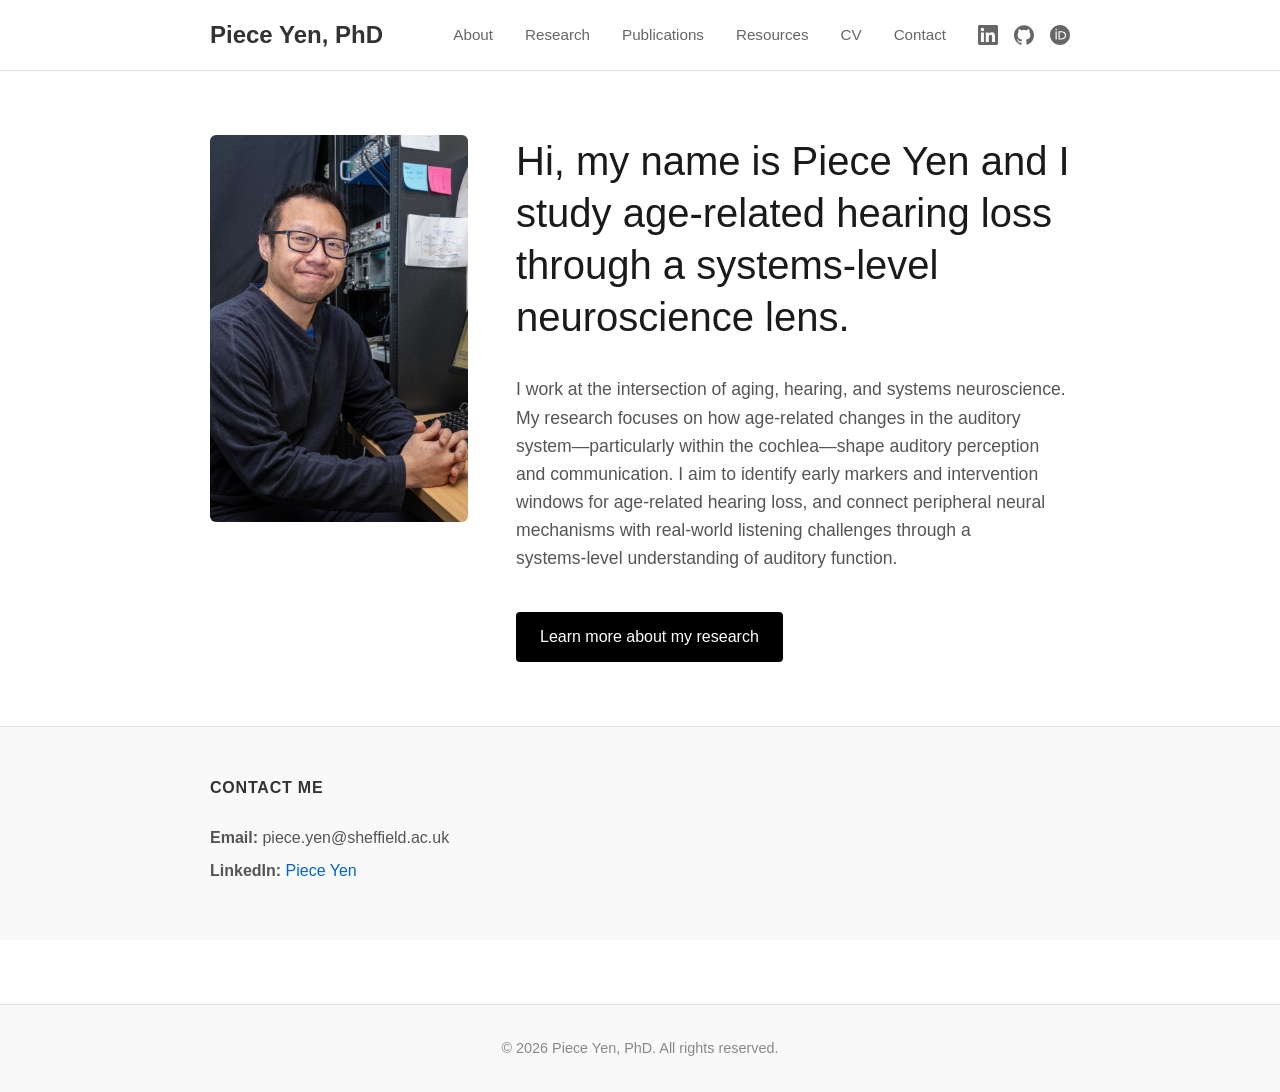
==== index.html @ 248974b4 "Initial commit" ====
<!DOCTYPE html>
<html lang="en">
<head>
    <meta charset="UTF-8">
    <meta name="viewport" content="width=device-width, initial-scale=1.0">
    <title>Piece Yen, PhD - Research Profile</title>
    <link rel="stylesheet" href="style.css">
    <script type="application/ld+json">
        {
            "@context": "https://schema.org",
            "@type": "ProfilePage",
            "name": "Piece Yen, PhD - Research Profile",
            "mainEntity": {
                "@id": "https://orcid.org/0000-0003-2420-4510",
                "@type": "Person",
                "name": "Piece Yen, PhD",
                "honorificSuffix": "PhD",
                "email": "mailto:piece.yen@sheffield.ac.uk",
                "affiliation": {
                    "@type": "Organization",
                    "name": "The University of Sheffield"
                },
                "sameAs": [
                    "https://orcid.org/0000-0003-2420-4510",
                    "https://scholar.google.com/citations?user=9WFLrJ4AAAAJ",
                    "https://www.linkedin.com/in/pieceyen/"
                ],
                "knowsAbout": [
                    "Noise-Induced Hearing Loss",
                    "Age-Related Hearing Loss",
                    "Auditory neuroscience",
                    "Neuroplasticity"
                ]
            }
        }
    </script>
</head>
<body>
    <nav>
        <div class="nav-container">
            <a href="index.html" class="logo">Piece Yen, PhD</a>
            <div class="nav-right">
                <ul class="nav-links">
                    <li><a href="about.html">About</a></li>
                    <li><a href="research.html">Research</a></li>
                    <li><a href="publications.html">Publications</a></li>
                    <li><a href="resources.html">Resources</a></li>
                    <li><a href="cv.html">CV</a></li>
                    <li><a href="contact.html">Contact</a></li>
                </ul>
                <div class="social-icons">
                    <a href="https://www.linkedin.com/in/pieceyen/" target="_blank" aria-label="LinkedIn">
                        <svg width="20" height="20" viewBox="0 0 24 24" fill="currentColor">
                            <path d="M20.447 20.452h-3.554v-5.569c0-1.328-.027-3.037-1.852-3.037-1.853 0-2.136 1.445-2.136 2.939v5.667H9.351V9h3.414v1.561h.046c.477-.9 1.637-1.85 3.37-1.85 3.601 0 4.267 2.37 4.267 5.455v6.286zM5.337 7.433c-1.144 0-2.063-.926-2.063-2.065 0-1.138.92-2.063 2.063-2.063 1.14 0 2.064.925 2.064 2.063 0 1.139-.925 2.065-2.064 2.065zm1.782 13.019H3.555V9h3.564v11.452zM22.225 0H1.771C.792 0 0 .774 0 1.729v20.542C0 23.227.792 24 1.771 24h20.451C23.2 24 24 23.227 24 22.271V1.729C24 .774 23.2 0 22.222 0h.003z"/>
                        </svg>
                    </a>
                    <a href="https://github.com/piece-yen" target="_blank" aria-label="GitHub">
                        <svg width="20" height="20" viewBox="0 0 24 24" fill="currentColor">
                            <path d="M12 .297c-6.63 0-12 5.373-12 12 0 5.303 3.438 9.8 8.205 11.385.6.113.82-.258.82-.577 0-.285-.01-1.04-.015-2.04-3.338.724-4.042-1.61-4.042-1.61C4.422 18.07 3.633 17.7 3.633 17.7c-1.087-.744.084-.729.084-.729 1.205.084 1.838 1.236 1.838 1.236 1.07 1.835 2.809 1.305 3.495.998.108-.776.417-1.305.76-1.605-2.665-.3-5.466-1.332-5.466-5.93 0-1.31.465-2.38 1.235-3.22-.135-.303-.54-1.523.105-3.176 0 0 1.005-.322 3.3 1.23.96-.267 1.98-.399 3-.405 1.02.006 2.04.138 3 .405 2.28-1.552 3.285-1.23 3.285-1.23.645 1.653.24 2.873.12 3.176.765.84 1.23 1.91 1.23 3.22 0 4.61-2.805 5.625-5.475 5.92.42.36.81 1.096.81 2.22 0 1.606-.015 2.896-.015 3.286 0 .315.21.69.825.57C20.565 22.092 24 17.592 24 12.297c0-6.627-5.373-12-12-12"/>
                        </svg>
                    </a>
                    <a href="https://orcid.org/0000-0003-2420-4510" target="_blank" aria-label="ORCID">
                        <svg width="20" height="20" viewBox="0 0 24 24" fill="currentColor">
                            <path d="M12 0C5.372 0 0 5.372 0 12s5.372 12 12 12 12-5.372 12-12S18.628 0 12 0zM7.369 4.378c.525 0 .947.431.947.947s-.422.947-.947.947a.95.95 0 0 1-.947-.947c0-.525.422-.947.947-.947zm-.722 3.038h1.444v10.041H6.647V7.416zm3.562 0h3.9c3.712 0 5.344 2.653 5.344 5.025 0 2.578-2.016 5.016-5.325 5.016h-3.919V7.416zm1.444 1.303v7.444h2.297c2.359 0 4.053-1.666 4.053-3.722 0-2.056-1.694-3.722-4.053-3.722h-2.297z"/>
                        </svg>
                    </a>
                </div>
            </div>
        </div>
    </nav>

    <main>
        <section class="hero">
            <div class="container hero-layout">
                <div class="hero-photo hero-photo-desktop">
                    <img src="assets/me.jpg" alt="Portrait of Piece Yen" loading="lazy" decoding="async">
                </div>

                <div class="hero-text">
                    <h1>Hi, my name is Piece Yen and I study age‑related hearing loss through a systems‑level neuroscience lens.</h1>

                    <div class="hero-photo hero-photo-mobile">
                        <img src="assets/me1500x1500.jpg" alt="Portrait of Piece Yen" loading="lazy" decoding="async">
                    </div>
                    
                    <div class="intro-content">
                        <p>
                            I work at the intersection of aging, hearing, and systems neuroscience. My research focuses on how age‑related changes in the auditory system—particularly within the cochlea—shape auditory perception and communication. I aim to identify early markers and intervention windows for age‑related hearing loss, and connect peripheral neural mechanisms with real‑world listening challenges through a systems‑level understanding of auditory function.
                        </p>
                        <a href="research.html" class="btn-primary">Learn more about my research</a>
                    </div>
                </div>
            </div>
        </section>

        <section class="contact-preview">
            <div class="container">
                <h3>CONTACT ME</h3>
                <p><strong>Email:</strong> piece.yen@sheffield.ac.uk </p>
                <p><strong>LinkedIn:</strong> <a href="https://www.linkedin.com/in/pieceyen/" target="_blank">Piece Yen</a></p>
            </div>
        </section>
    </main>

    <footer>
        <div class="container">
            <p>&copy; 2026 Piece Yen, PhD. All rights reserved.</p>
        </div>
    </footer>
</body>
</html>
---- style.css ----
/* Reset and Base Styles */
* {
    margin: 0;
    padding: 0;
    box-sizing: border-box;
}

body {
    font-family: -apple-system, BlinkMacSystemFont, 'Segoe UI', Roboto, Oxygen, Ubuntu, Cantarell, sans-serif;
    line-height: 1.6;
    color: #333;
    background-color: #fff;
}

.container {
    max-width: 900px;
    margin: 0 auto;
    padding: 0 20px;
}

.container-wide {
    max-width: 1100px;
    margin: 0 auto;
    padding: 0 20px;
}

/* Navigation */
nav {
    background-color: #fff;
    border-bottom: 1px solid #e0e0e0;
    padding: 1rem 0;
    position: sticky;
    top: 0;
    z-index: 100;
}

.nav-container {
    max-width: 900px;
    margin: 0 auto;
    padding: 0 20px;
    display: flex;
    justify-content: space-between;
    align-items: center;
}

.logo {
    font-size: 1.5rem;
    font-weight: 600;
    color: #333;
    text-decoration: none;
}

.nav-right {
    display: flex;
    align-items: center;
    gap: 2rem;
}

.nav-links {
    display: flex;
    list-style: none;
    gap: 2rem;
}

.nav-links a {
    color: #666;
    text-decoration: none;
    font-size: 0.95rem;
    transition: color 0.3s;
}

.nav-links a:hover {
    color: #000;
}

.social-icons {
    display: flex;
    gap: 1rem;
    align-items: center;
}

.social-icons a {
    color: #666;
    transition: color 0.3s;
    display: flex;
    align-items: center;
}

.social-icons a:hover {
    color: #000;
}

.social-icons svg {
    width: 20px;
    height: 20px;
}

/* Hero Section */
.hero {
    padding: 4rem 0;
    min-height: 60vh;
}

.hero-layout {
    display: flex;
    gap: 3rem;
    align-items: flex-start;
}

.hero-text {
    flex: 0 1 70%;
    min-width: 0;
}

.hero-photo img {
    display: block;
    height: auto;
    border-radius: 6px;
}

.hero-photo-desktop img {
    width: 100%;
    max-width: 100%;
}

.hero-photo-desktop {
    flex: 0 0 30%;
    max-width: 30%;
}

.hero-photo-mobile {
    display: none;
}

.hero-photo-mobile img {
    width: 100%;
    max-width: 100%;
}

.hero h1 {
    font-size: 2.5rem;
    font-weight: 500;
    line-height: 1.3;
    margin-bottom: 2rem;
    color: #1a1a1a;
}

.intro-content {
    max-width: 700px;
}

.intro-content p {
    font-size: 1.1rem;
    margin-bottom: 1.5rem;
    color: #555;
}

.btn-primary {
    display: inline-block;
    padding: 0.75rem 1.5rem;
    background-color: #000;
    color: #fff;
    text-decoration: none;
    border-radius: 4px;
    transition: background-color 0.3s;
    margin-top: 1rem;
}

.btn-primary:hover {
    background-color: #333;
}

/* Contact Preview Section */
.contact-preview {
    background-color: #f9f9f9;
    padding: 3rem 0;
    border-top: 1px solid #e0e0e0;
}

.contact-preview h3 {
    font-size: 1rem;
    font-weight: 600;
    letter-spacing: 0.05em;
    margin-bottom: 1.5rem;
    color: #333;
}

.contact-preview p {
    margin-bottom: 0.5rem;
    color: #555;
}

.contact-preview a {
    color: #0066cc;
    text-decoration: none;
}

.contact-preview a:hover {
    text-decoration: underline;
}

/* Content Pages */
.content-section {
    padding: 3rem 0;
    min-height: 70vh;
}

.content-section h1 {
    font-size: 2.5rem;
    font-weight: 500;
    margin-bottom: 2rem;
    color: #1a1a1a;
}

.content-section h2 {
    font-size: 1.8rem;
    font-weight: 500;
    margin-top: 2.5rem;
    margin-bottom: 1rem;
    color: #1a1a1a;
}

.content-section h2.section-muted-title {
    color: #666;
}

.content-section h3 {
    font-size: 1.3rem;
    font-weight: 500;
    margin-top: 2rem;
    margin-bottom: 0.75rem;
    color: #333;
}

.content-section p {
    font-size: 1.05rem;
    margin-bottom: 1.25rem;
    color: #555;
    line-height: 1.7;
}

.content-section ul {
    margin-left: 1.5rem;
    margin-bottom: 1.5rem;
}

.content-section li {
    font-size: 1.05rem;
    color: #555;
    margin-bottom: 0.75rem;
    line-height: 1.7;
}

/* Contact */
.contact-social-links {
    display: flex;
    flex-direction: column;
    gap: 0.75rem;
    margin-bottom: 1.5rem;
}

.contact-social-link {
    display: inline-flex;
    align-items: center;
    gap: 0.6rem;
    color: #0066cc;
    text-decoration: none;
    font-size: 1.05rem;
}

.contact-social-link:hover {
    text-decoration: underline;
}

.contact-social-icon {
    width: 20px;
    height: 20px;
    display: inline-flex;
    align-items: center;
    justify-content: center;
    color: #666;
    flex: 0 0 20px;
}

.contact-social-icon-empty {
    border: none;
}

/* Resources */
.coming-soon-block {
    background-color: #f9f9f9;
    border: 1px solid #e0e0e0;
    border-radius: 6px;
    padding: 1.5rem;
}

.coming-soon-block h2 {
    margin-top: 0;
}

.coming-soon-block p {
    margin-bottom: 0;
}

/* Publications */
.publication {
    margin-bottom: 2rem;
    padding-bottom: 2rem;
    border-bottom: 1px solid #e0e0e0;
}

.publication:last-child {
    border-bottom: none;
}

.publication-title {
    font-size: 1.2rem;
    font-weight: 500;
    margin-bottom: 0.5rem;
    color: #1a1a1a;
}

.publication-authors {
    font-size: 1rem;
    color: #666;
    margin-bottom: 0.5rem;
}

.publication-venue {
    font-size: 1rem;
    color: #888;
    font-style: italic;
    margin-bottom: 0.75rem;
}

.publication-links a {
    display: inline-block;
    margin-right: 1rem;
    color: #0066cc;
    text-decoration: none;
    font-size: 0.95rem;
}

.publication-links a:hover {
    text-decoration: underline;
}

.publication-muted .publication-title {
    font-size: 1.1rem;
    font-weight: 400;
    color: #333;
}

.publication-muted .publication-authors {
    font-size: 0.95rem;
    color: #777;
}

.publication-muted .publication-venue {
    font-size: 0.95rem;
    color: #999;
}

/* CV Styling */
.cv-section {
    margin-bottom: 2.5rem;
}

.cv-entry {
    margin-bottom: 1.5rem;
}

.cv-title {
    font-weight: 600;
    color: #1a1a1a;
}

.cv-subtitle {
    color: #666;
    font-style: italic;
}

.cv-date {
    color: #888;
    font-size: 0.95rem;
}

/* CV (example-like stacked layout) */
.cv-page .content-section {
    padding-top: 2.5rem;
}

.cv-page .cv-lead {
    margin-bottom: 2rem;
}

.cv-page .cv-lead p {
    margin-bottom: 0.6rem;
}

.cv-page .cv-lead a {
    color: #0066cc;
    text-decoration: none;
}

.cv-page .cv-lead a:hover {
    text-decoration: underline;
}

.cv-page .cv-lead-divider {
    border: none;
    border-top: 1px solid #e0e0e0;
    margin-top: 1.25rem;
}

.cv-page .content-section h2 {
    font-size: 1rem;
    font-weight: 600;
    letter-spacing: 0.12em;
    text-transform: uppercase;
    margin-top: 2.75rem;
    margin-bottom: 1.25rem;
    color: #333;
}

.cv-page .cv-item {
    margin-bottom: 1.6rem;
}

.cv-page .cv-item-title {
    font-size: 1.1rem;
    font-weight: 600;
    color: #1a1a1a;
    margin-bottom: 0.75rem;
}

.cv-page .cv-item-dates {
    font-weight: 500;
    color: #666;
}

.cv-page .cv-top-grid {
    display: grid;
    grid-template-columns: repeat(2, minmax(0, 1fr));
    gap: 3rem;
    align-items: start;
}

.cv-page .cv-top-grid h2 {
    margin-top: 0;
}

.cv-page .content-section ul {
    margin-left: 1.25rem;
}

.cv-page .content-section ul ul {
    margin-top: 0.6rem;
    margin-bottom: 0.25rem;
}

/* Resources */
.resource-grid {
    display: grid;
    grid-template-columns: repeat(auto-fit, minmax(220px, 1fr));
    gap: 1.25rem;
    justify-items: start;
}

/* About (reference-like layout) */
.about-hero-banner,
.page-hero-banner {
    --about-hero-title-size: 3.25rem;
    width: 100%;
    height: calc(var(--about-hero-title-size) * 3);
    background-color: #333;
    background-size: cover;
    background-position: center;
    display: flex;
    align-items: flex-start;
}

.about-hero-inner,
.page-hero-inner {
    padding-top: var(--about-hero-title-size);
}

.about-hero-banner h1,
.page-hero-banner h1 {
    font-size: var(--about-hero-title-size);
    line-height: 1;
    font-weight: 600;
    color: #fff;
    margin: 0;
}

.about-section {
    padding: 3rem 0;
}

.about-grid {
    display: grid;
    grid-template-columns: repeat(3, minmax(0, 1fr));
    gap: 3rem;
    align-items: start;
}

.about-tile {
    text-align: left;
}

.about-tile-image {
    width: 100%;
    max-width: 280px;
    aspect-ratio: 3 / 4;
    margin: 0 auto;
    background-color: #f3f3f3;
    border: 1px solid #e0e0e0;
    background-size: cover;
    background-position: center;
    background-repeat: no-repeat;
}

.about-tile-label {
    font-size: 0.9rem;
    font-weight: 600;
    letter-spacing: 0.12em;
    text-transform: uppercase;
    margin-top: 1.25rem;
    margin-bottom: 1rem;
    color: #1a1a1a;
}

.about-tile p {
    font-size: 1rem;
    margin-bottom: 1rem;
    color: #555;
    line-height: 1.7;
}

.resource-card {
    margin: 0;
    display: flex;
    flex-direction: column;
    align-items: flex-start;
    gap: 0.75rem;
    padding: 0;
    border: none;
    border-radius: 0;
    text-align: left;
    width: 300px;
    max-width: 100%;
}

.resource-image {
    width: 100%;
    max-width: 300px;
    max-height: 300px;
    aspect-ratio: 1 / 1;
    margin: 0;
    background-color: #f3f3f3;
    border-radius: 6px;
    background-size: cover;
    background-position: center;
    background-repeat: no-repeat;
}

.resource-caption {
    font-size: 1rem;
    color: #555;
    margin-top: 0;
    margin-bottom: 0;
    max-width: 280px;
}

/* Footer */
footer {
    background-color: #f9f9f9;
    border-top: 1px solid #e0e0e0;
    padding: 2rem 0;
    margin-top: 4rem;
}

footer p {
    text-align: center;
    color: #888;
    font-size: 0.9rem;
}

/* Responsive Design */
@media (max-width: 768px) {
    .nav-right {
        gap: 1rem;
    }

    .nav-links {
        gap: 1rem;
        font-size: 0.85rem;
    }

    .social-icons {
        gap: 0.75rem;
    }

    .hero-layout {
        flex-direction: column;
        gap: 1.5rem;
    }

    .hero-photo-desktop {
        display: none;
    }

    .hero-photo-mobile {
        display: block;
        margin: 1.25rem 0;
    }

    .hero h1 {
        font-size: 1.8rem;
    }

    .intro-content p {
        font-size: 1rem;
    }

    .content-section h1 {
        font-size: 2rem;
    }

    .content-section h2 {
        font-size: 1.5rem;
    }

    .about-hero-banner,
    .page-hero-banner {
        --about-hero-title-size: 2.25rem;
    }

    .about-grid {
        grid-template-columns: 1fr;
        gap: 2.25rem;
    }

    .cv-page .cv-top-grid {
        grid-template-columns: 1fr;
        gap: 2.25rem;
    }
}

@media (max-width: 480px) {
    .nav-container {
        flex-direction: column;
        gap: 1rem;
    }

    .nav-right {
        flex-direction: column;
        gap: 1rem;
    }

    .nav-links {
        flex-wrap: wrap;
        justify-content: center;
    }

    .hero h1 {
        font-size: 1.5rem;
    }
}
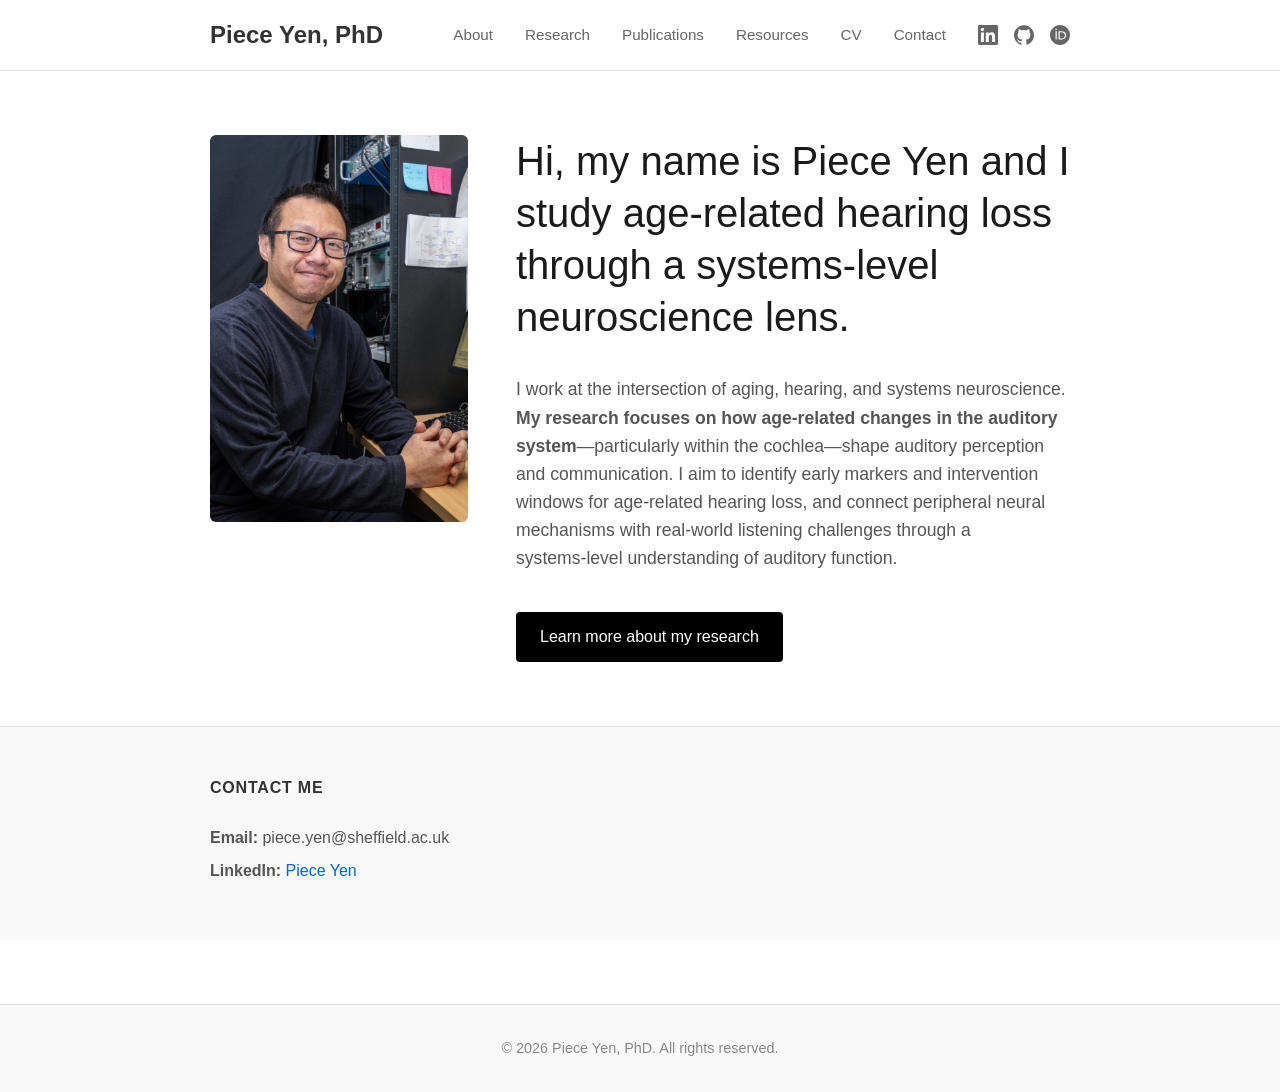
==== commit f483ca98: "Update README summary and emphasize homepage research focus" ====
--- a/index.html
+++ b/index.html
@@ -85,7 +85,7 @@
                     
                     <div class="intro-content">
                         <p>
-                            I work at the intersection of aging, hearing, and systems neuroscience. My research focuses on how age‑related changes in the auditory system—particularly within the cochlea—shape auditory perception and communication. I aim to identify early markers and intervention windows for age‑related hearing loss, and connect peripheral neural mechanisms with real‑world listening challenges through a systems‑level understanding of auditory function.
+                            I work at the intersection of aging, hearing, and systems neuroscience. <strong>My research focuses on how age‑related changes in the auditory system</strong>—particularly within the cochlea—shape auditory perception and communication. I aim to identify early markers and intervention windows for age‑related hearing loss, and connect peripheral neural mechanisms with real‑world listening challenges through a systems‑level understanding of auditory function.
                         </p>
                         <a href="research.html" class="btn-primary">Learn more about my research</a>
                     </div>
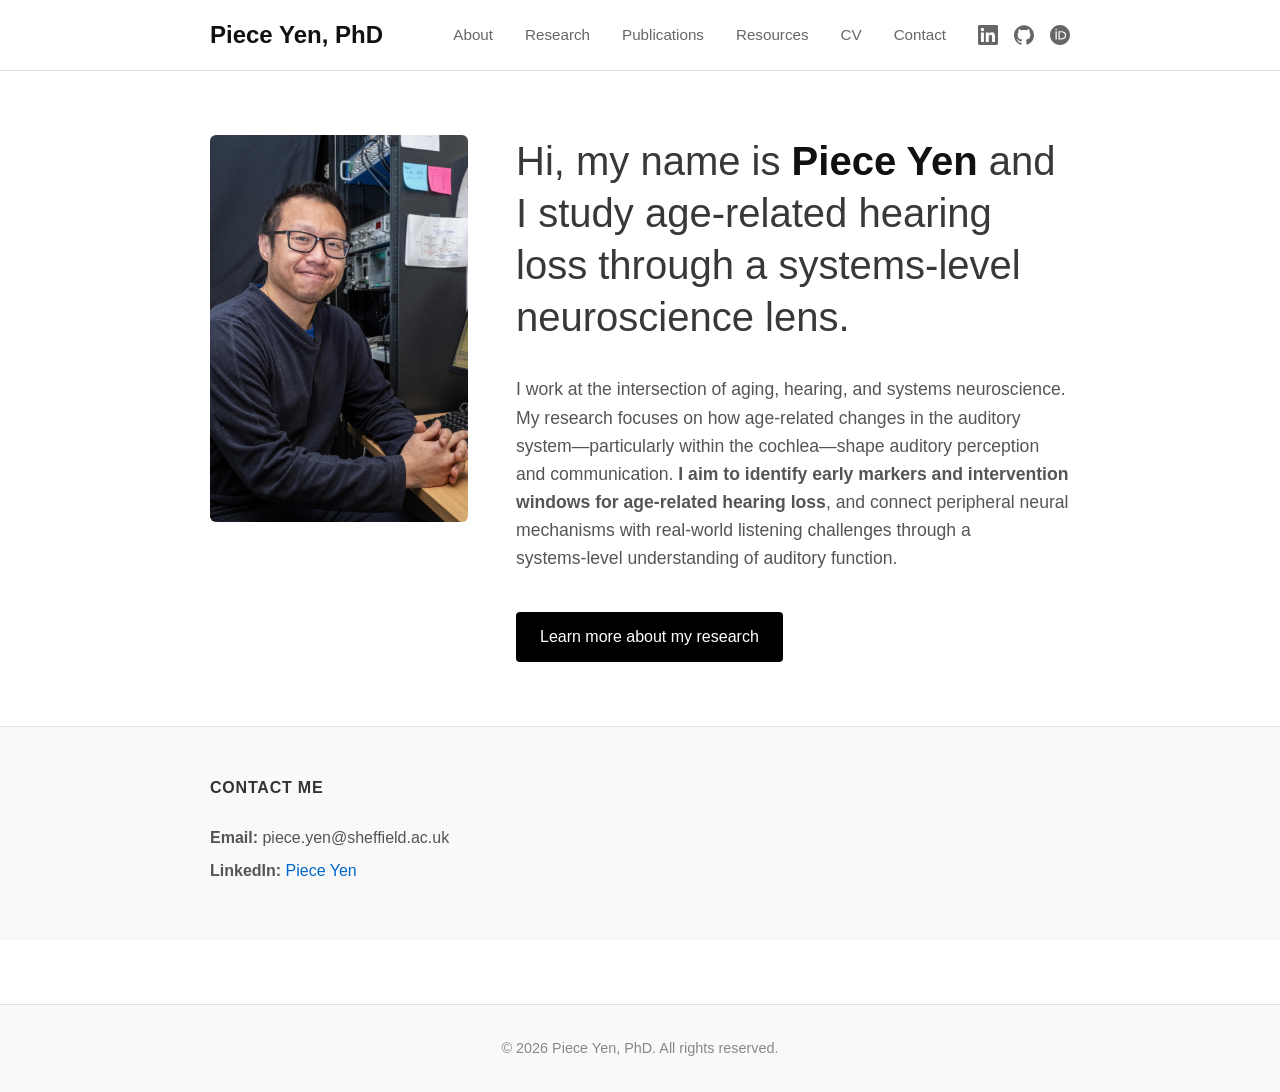
==== commit 761066eb: "Finalize homepage H1 typography colors" ====
--- a/index.html
+++ b/index.html
@@ -77,7 +77,7 @@
                 </div>
 
                 <div class="hero-text">
-                    <h1>Hi, my name is Piece Yen and I study age‑related hearing loss through a systems‑level neuroscience lens.</h1>
+                    <h1>Hi, my name is <span class="hero-name">Piece Yen</span> and I study age‑related hearing loss through a systems‑level neuroscience lens.</h1>
 
                     <div class="hero-photo hero-photo-mobile">
                         <img src="assets/me1500x1500.jpg" alt="Portrait of Piece Yen" loading="lazy" decoding="async">
@@ -85,7 +85,7 @@
                     
                     <div class="intro-content">
                         <p>
-                            I work at the intersection of aging, hearing, and systems neuroscience. <strong>My research focuses on how age‑related changes in the auditory system</strong>—particularly within the cochlea—shape auditory perception and communication. I aim to identify early markers and intervention windows for age‑related hearing loss, and connect peripheral neural mechanisms with real‑world listening challenges through a systems‑level understanding of auditory function.
+                            I work at the intersection of aging, hearing, and systems neuroscience. My research focuses on how age‑related changes in the auditory system—particularly within the cochlea—shape auditory perception and communication. <strong>I aim to identify early markers and intervention windows for age‑related hearing loss</strong>, and connect peripheral neural mechanisms with real‑world listening challenges through a systems‑level understanding of auditory function.
                         </p>
                         <a href="research.html" class="btn-primary">Learn more about my research</a>
                     </div>
--- a/style.css
+++ b/style.css
@@ -46,7 +46,7 @@
 .logo {
     font-size: 1.5rem;
     font-weight: 600;
-    color: #333;
+    color: #111111;
     text-decoration: none;
 }
 
@@ -142,7 +142,12 @@
     font-weight: 500;
     line-height: 1.3;
     margin-bottom: 2rem;
-    color: #1a1a1a;
+    color: #383838;
+}
+
+.hero-name {
+    color: #111111;
+    font-weight: 700;
 }
 
 .intro-content {
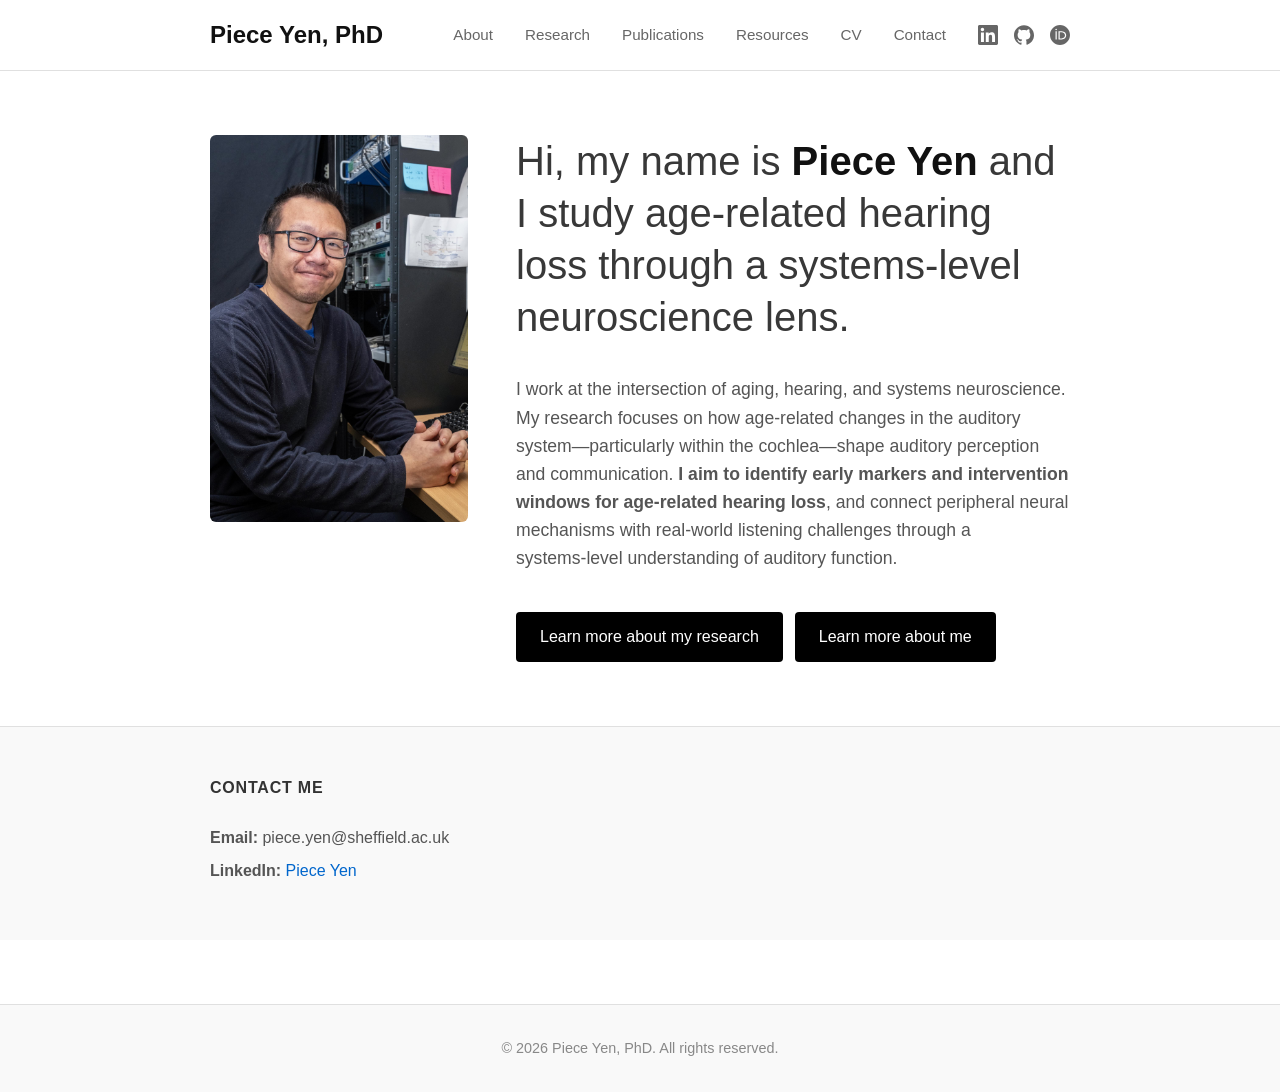
==== commit 5e8e3f25: "Add About CTA button to homepage" ====
--- a/index.html
+++ b/index.html
@@ -87,7 +87,10 @@
                         <p>
                             I work at the intersection of aging, hearing, and systems neuroscience. My research focuses on how age‑related changes in the auditory system—particularly within the cochlea—shape auditory perception and communication. <strong>I aim to identify early markers and intervention windows for age‑related hearing loss</strong>, and connect peripheral neural mechanisms with real‑world listening challenges through a systems‑level understanding of auditory function.
                         </p>
-                        <a href="research.html" class="btn-primary">Learn more about my research</a>
+                        <div class="hero-actions">
+                            <a href="research.html" class="btn-primary">Learn more about my research</a>
+                            <a href="about.html" class="btn-primary">Learn more about me</a>
+                        </div>
                     </div>
                 </div>
             </div>
--- a/style.css
+++ b/style.css
@@ -158,6 +158,12 @@
     font-size: 1.1rem;
     margin-bottom: 1.5rem;
     color: #555;
+}
+
+.hero-actions {
+    display: flex;
+    flex-wrap: wrap;
+    gap: 0.75rem;
 }
 
 .btn-primary {
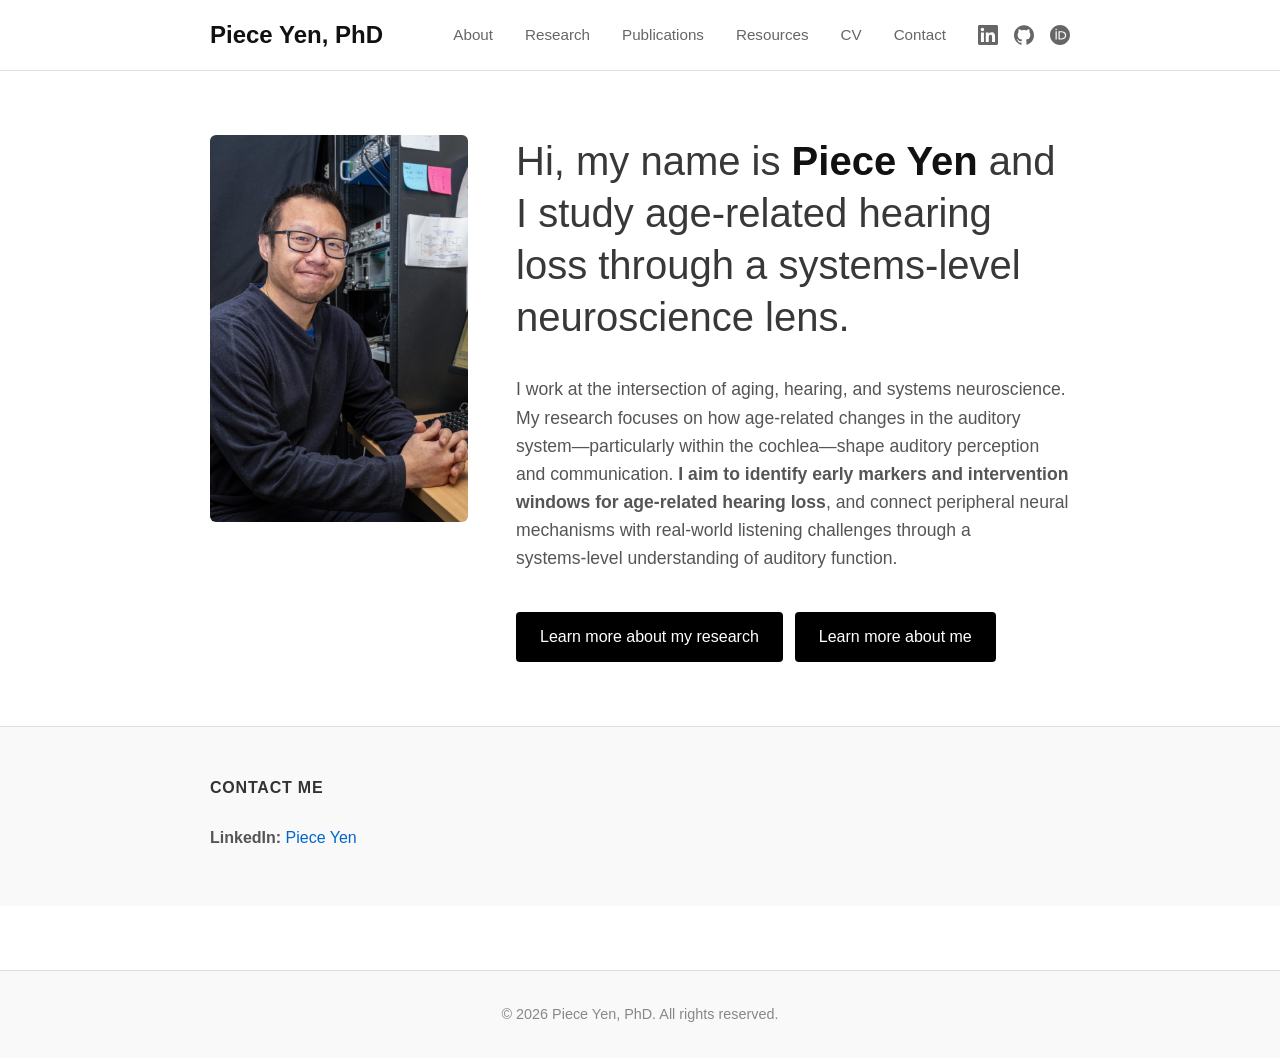
==== commit e4576674: "Remove email addresses from all pages" ====
--- a/index.html
+++ b/index.html
@@ -15,7 +15,6 @@
                 "@type": "Person",
                 "name": "Piece Yen, PhD",
                 "honorificSuffix": "PhD",
-                "email": "mailto:piece.yen@sheffield.ac.uk",
                 "affiliation": {
                     "@type": "Organization",
                     "name": "The University of Sheffield"
@@ -99,7 +98,6 @@
         <section class="contact-preview">
             <div class="container">
                 <h3>CONTACT ME</h3>
-                <p><strong>Email:</strong> piece.yen@sheffield.ac.uk </p>
                 <p><strong>LinkedIn:</strong> <a href="https://www.linkedin.com/in/pieceyen/" target="_blank">Piece Yen</a></p>
             </div>
         </section>
